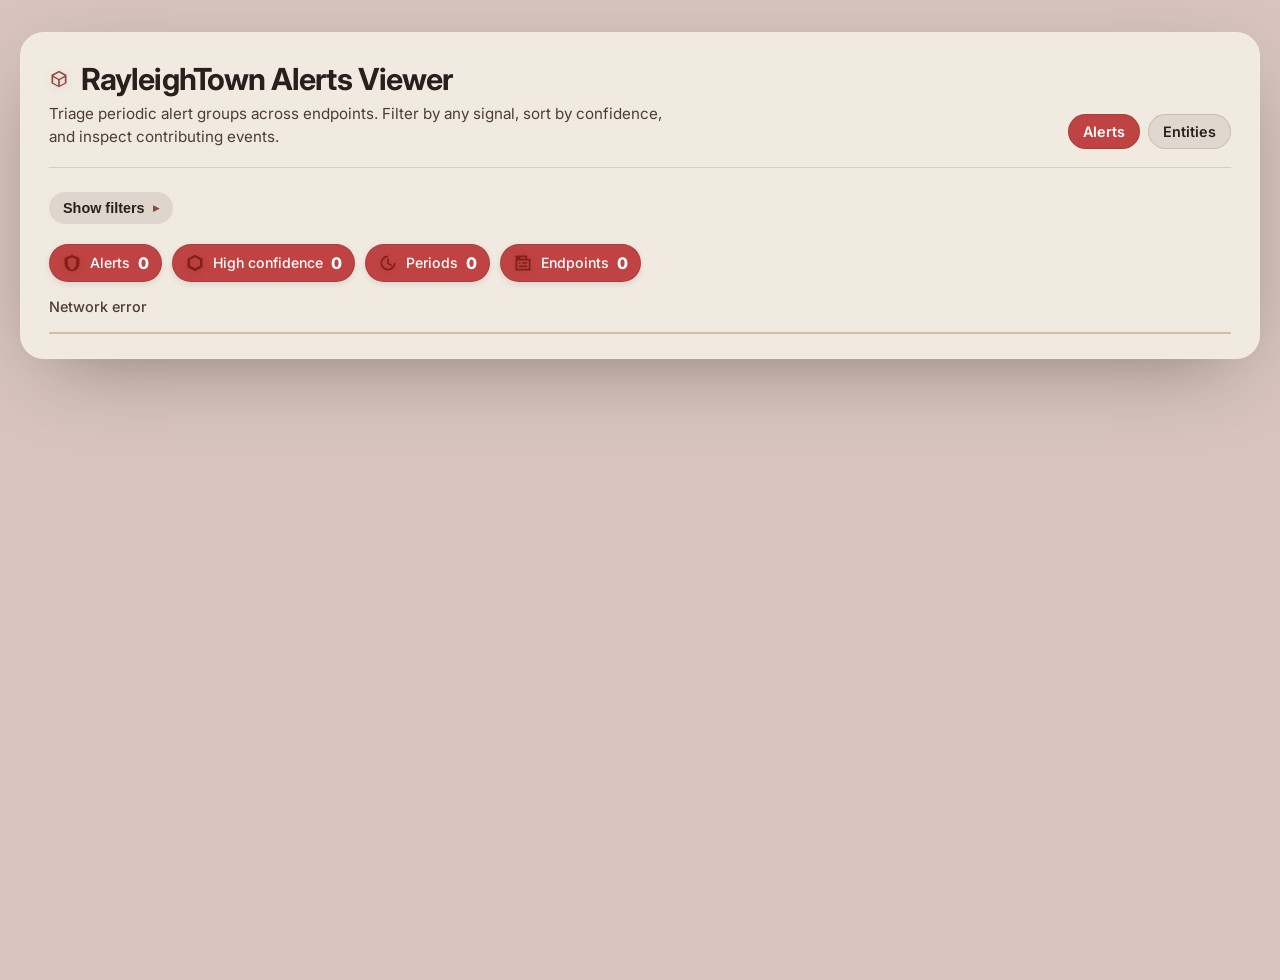
==== backend/static/index.html @ 07ed27ad "Entities Page" ====
<!doctype html>
<html lang="en">
<head>
  <meta charset="UTF-8" />
  <meta name="viewport" content="width=device-width, initial-scale=1.0" />
  <title>RayleighTown Alerts Viewer</title>

  <link href="https://fonts.googleapis.com/css2?family=Inter:wght@400;500;600&display=swap" rel="stylesheet">
  <link rel="stylesheet" href="style.css">
</head>
<body>

  <div class="container">
    <div class="header">
      <div class="title-block">
        <div class="title-line">
          <span class="title-icon" aria-hidden="true">
            <svg viewBox="0 0 24 24"><path d="M12 2 3 7v10l9 5 9-5V7l-9-5zm0 2.3 6.8 3.8L12 12 5.2 8.1 12 4.3zM5 9.9l6 3.3v6.6L5 16.4V9.9zm14 0v6.5l-6 3.4v-6.6l6-3.3z"/></svg>
          </span>
          <h2>RayleighTown Alerts Viewer</h2>
        </div>
        <p class="subtitle">Triage periodic alert groups across endpoints. Filter by any signal, sort by confidence, and inspect contributing events.</p>
      </div>

      <nav class="page-nav" aria-label="Main navigation">
        <a class="nav-link is-active" href="/" aria-current="page">Alerts</a>
        <a class="nav-link" href="/entities">Entities</a>
      </nav>
    </div>

    <div class="filter-shell">
      <button type="button" id="toggleFilters" class="filter-toggle" aria-expanded="false" aria-controls="queryForm">
        <span class="filter-toggle-label">Show filters</span>
        <span class="filter-toggle-chevron" aria-hidden="true">▸</span>
      </button>

      <form id="queryForm" class="filter-panel" hidden>
      <div class="filter-grid">
        <label>
          Time range
          <select id="timePreset">
            <option value="all" selected>All time</option>
            <option value="last_24h">Last 24 hours</option>
            <option value="last_week">Last week</option>
            <option value="custom">Custom range</option>
          </select>
        </label>

        <label class="custom-time-field" id="timeFromWrap" hidden>
          From
          <input id="timeFrom" type="datetime-local" />
        </label>

        <label class="custom-time-field" id="timeToWrap" hidden>
          To
          <input id="timeTo" type="datetime-local" />
        </label>

        <label>
          Endpoint ID
          <input id="endpointID" placeholder="Any" />
        </label>

        <label>
          Event
          <select id="eventName">
            <option value="">Any</option>
          </select>
        </label>

        <label>
          Event ID
          <input id="nativeEventID" type="number" min="0" placeholder="Any" />
        </label>

        <label>
          Min confidence
          <input id="minConfidence" type="number" min="0" max="100" placeholder="Any" />
        </label>
      </div>

      <div class="filter-actions">
        <button type="submit">Apply Filters</button>
        <button type="button" id="resetFilters" class="secondary-button">Reset</button>
      </div>
      </form>
    </div>

    <div class="chip-row" id="summaryRow" hidden>
      <div class="chip"><span class="chip-icon" aria-hidden="true"><svg viewBox="0 0 24 24"><path d="M12 2 3 6v6c0 5 3.4 9.7 9 10 5.6-.3 9-5 9-10V6l-9-4zm0 3.2 5 2.2V12c0 3.8-2.3 7.2-5 7.9-2.7-.7-5-4.1-5-7.9V7.4l5-2.2z"/></svg></span><span>Alerts</span> <strong id="chipAlertCount">0</strong></div>
      <div class="chip"><span class="chip-icon" aria-hidden="true"><svg viewBox="0 0 24 24"><path d="M12 2 3 7v10l9 5 9-5V7l-9-5zm0 3 6 3.3V15l-6 3.3L6 15V8.3L12 5z"/></svg></span><span>High confidence</span> <strong id="chipHighConfidenceCount">0</strong></div>
      <div class="chip"><span class="chip-icon" aria-hidden="true"><svg viewBox="0 0 24 24"><path d="M12 3a9 9 0 1 0 9 9h-2a7 7 0 1 1-7-7V3zm1 4h-2v6l5 3 1-1.7-4-2.3V7z"/></svg></span><span>Periods</span> <strong id="chipPeriodCount">0</strong></div>
      <div class="chip"><span class="chip-icon" aria-hidden="true"><svg viewBox="0 0 24 24"><path d="M7 3h10v4h4v14H3V3h4zm2 2v2h6V5H9zm-4 4v10h14V9H5zm2 2h2v2H7v-2zm4 0h6v2h-6v-2zm-4 4h10v2H7v-2z"/></svg></span><span>Endpoints</span> <strong id="chipEndpointCount">0</strong></div>
    </div>

    <div id="status"></div>

    <div class="table-shell">
      <div class="table-scroll">
        <table id="alertsTable" hidden>
          <colgroup>
            <col class="col-confidence" />
            <col class="col-event" />
            <col class="col-endpoint" />
            <col class="col-period" />
            <col class="col-start" />
            <col class="col-end" />
            <col class="col-alert-id" />
          </colgroup>
          <thead>
            <tr>
              <th class="sortable" data-sort-key="confidence"><button type="button">Confidence <span class="sort-indicator">▼</span></button></th>
              <th class="sortable" data-sort-key="eventName"><button type="button">Event <span class="sort-indicator"></span></button></th>
              <th class="sortable" data-sort-key="endpointID"><button type="button">Endpoint ID <span class="sort-indicator"></span></button></th>
              <th class="sortable" data-sort-key="periodTs"><button type="button">Period <span class="sort-indicator"></span></button></th>
              <th class="sortable" data-sort-key="tsBegin"><button type="button">Start Time <span class="sort-indicator"></span></button></th>
              <th class="sortable" data-sort-key="tsEnd"><button type="button">End Time <span class="sort-indicator"></span></button></th>
              <th class="sortable" data-sort-key="alertID"><button type="button">Alert ID <span class="sort-indicator"></span></button></th>
            </tr>
          </thead>
          <tbody></tbody>
        </table>
      </div>
    </div>
  </div>

  <script src="script.js"></script>
</body>
</html>
---- backend/static/style.css ----
:root {
  /* User Custom Color Palette */
  --bg-color: #d8c4bd;           /* Background */
  --container-bg: #f0eae1;       /* Big table/container */
  --btn-ombre: linear-gradient(135deg, #f07473 0%, #BF4342 100%); /* Clearer ombre into BF4342 */
  --btn-hover: #9e3635;
  --icon-color: #70110abd;         /* Icons */
  --chip-bg: #BF4342;            /* Top Chips Background */
  --table-bg: #E7D7C1;           /* Alerts Table */
  --period-bg: #A78A7F;          /* Periods in table */
  --confidence-bg: #735751;      /* Confidence in table */
  --window-counter: #BF4342;     /* Windows counter in table */

  /* Supporting Colors for Text and Borders */
  --text-main: #2b1f1d;          
  --text-muted: #4f3b37;         
  --text-light: #ffffff;
  --border: rgba(115, 87, 81, 0.2);
  --shadow: 0 24px 80px -28px rgba(0, 0, 0, 0.4);
}

body { 
  font-family: 'Inter', sans-serif; 
  margin: 0; 
  padding: 32px 20px 48px;
  background: var(--bg-color);
  color: var(--text-main);
  display: flex;
  justify-content: center;
  min-height: 100vh;
}

.container {
  background: var(--container-bg);
  width: 100%;
  max-width: 1280px;
  padding: 28px 28px 24px;
  border-radius: 24px;
  box-shadow: var(--shadow);
  height: fit-content;
  border: 1px solid rgba(255, 255, 255, 0.15);
}

.header {
  display: flex;
  flex-wrap: wrap;
  align-items: end;
  justify-content: space-between;
  gap: 16px;
  margin-bottom: 24px;
  padding-bottom: 18px;
  border-bottom: 1px solid var(--border);
}

.page-nav {
  display: inline-flex;
  align-items: center;
  gap: 8px;
  flex-wrap: wrap;
}

.nav-link {
  display: inline-flex;
  align-items: center;
  padding: 8px 14px;
  border-radius: 999px;
  text-decoration: none;
  font-size: 0.9rem;
  font-weight: 600;
  color: var(--text-main);
  background: rgba(115, 87, 81, 0.12);
  border: 1px solid var(--border);
}

.nav-link:hover {
  background: rgba(115, 87, 81, 0.2);
}

.nav-link.is-active {
  background: var(--chip-bg);
  color: var(--text-light);
  border-color: rgba(0, 0, 0, 0.1);
}

.title-line {
  display: flex;
  align-items: center;
  gap: 12px;
  flex-wrap: wrap;
}

.title-icon,
.chip-icon,
.window-icon,
.button-icon {
  display: inline-flex;
  align-items: center;
  justify-content: center;
  width: 20px;
  height: 20px;
  flex: 0 0 auto;
  color: var(--icon-color);
}

.title-icon svg,
.chip-icon svg,
.window-icon svg,
.button-icon svg {
  width: 100%;
  height: 100%;
  fill: currentColor;
}

.title-block {
  display: grid;
  gap: 6px;
}

h2 {
  margin: 0;
  color: var(--text-main);
  font-weight: 700;
  font-size: 1.9rem;
  letter-spacing: -0.03em;
}

.subtitle {
  margin: 0;
  color: var(--text-muted);
  font-size: 0.95rem;
  line-height: 1.5;
  max-width: 64ch;
}

form { 
  display: flex;
  align-items: center;
  gap: 12px;
  margin: 0;
  flex-wrap: wrap;
}

label {
  font-size: 0.9rem;
  font-weight: 600;
  color: var(--text-main);
  display: flex;
  align-items: center;
  gap: 10px;
}

input {
  padding: 10px 14px;
  border: 1px solid var(--border);
  border-radius: 8px;
  font-size: 0.95rem;
  font-family: inherit;
  color: var(--text-main);
  background: rgba(255, 255, 255, 0.6);
  outline: none;
  transition: all 0.2s ease;
}

input:focus {
  border-color: var(--icon-color);
  box-shadow: 0 0 0 3px rgba(140, 28, 19, 0.12);
  background: #ffffff;
}

button {
  background: var(--btn-ombre);
  color: var(--text-light);
  border: none;
  padding: 10px 20px;
  border-radius: 8px;
  font-size: 0.95rem;
  font-weight: 600;
  cursor: pointer;
  transition: all 0.2s ease;
  box-shadow: 0 6px 12px -4px rgba(0, 0, 0, 0.2);
}

button:hover {
  background: var(--btn-hover);
  transform: translateY(-1px);
  box-shadow: 0 8px 16px -4px rgba(0, 0, 0, 0.25);
}

button:active {
  transform: translateY(0);
}

.chip-row {
  display: flex;
  flex-wrap: wrap;
  gap: 10px;
  margin: 0 0 16px;
}

.chip {
  display: inline-flex;
  align-items: center;
  gap: 8px;
  padding: 8px 12px;
  border-radius: 999px;
  background: var(--chip-bg);
  border: 1px solid rgba(0, 0, 0, 0.1);
  color: var(--text-light);
  font-size: 0.88rem;
  font-weight: 500;
  box-shadow: 0 2px 6px rgba(0,0,0,0.1);
}

.chip strong {
  color: var(--text-light);
  font-weight: 800;
  font-size: 1rem;
}

#status {
  font-size: 0.9rem;
  color: var(--text-muted);
  font-weight: 500;
  margin-bottom: 14px;
  min-height: 20px;
}

.table-shell {
  border: 1px solid var(--border);
  border-radius: 18px;
  overflow: hidden;
  background: var(--table-bg);
  box-shadow: 0 8px 24px rgba(0,0,0,0.1);
}

.table-scroll {
  overflow-x: auto;
  -webkit-overflow-scrolling: touch;
}

table { 
  border-collapse: collapse; 
  width: 100%;
  min-width: 1080px; 
  font-size: 0.95rem;
  table-layout: fixed;
}

col.col-confidence { width: 132px; }
col.col-event { width: 220px; }
col.col-endpoint { width: 108px; }
col.col-period { width: 156px; }
col.col-start { width: 210px; }
col.col-end { width: 210px; }
col.col-windows { width: 120px; }
col.col-alert-id { width: 86px; }

th, td { 
  padding: 14px 16px; 
  text-align: left; 
  border-bottom: 1px solid rgba(115, 87, 81, 0.1); 
  vertical-align: top;
}

th { 
  background: rgba(255, 255, 255, 0.25); 
  color: var(--text-main);
  font-weight: 700;
  font-size: 0.85rem;
  text-transform: uppercase;
  letter-spacing: 0.05em;
  position: sticky;
  top: 0;
  z-index: 2;
}

th.sortable {
  padding: 0;
}

th.sortable button {
  width: 100%;
  padding: 14px 16px;
  border: 0;
  background: transparent;
  color: inherit;
  font: inherit;
  font-weight: 700;
  text-transform: inherit;
  letter-spacing: inherit;
  cursor: pointer;
  box-shadow: none;
  display: flex;
  align-items: center;
  justify-content: space-between;
  gap: 8px;
}

th.sortable button:hover {
  background: rgba(115, 87, 81, 0.08);
  transform: none;
  box-shadow: none;
}

.sort-indicator {
  font-size: 0.75rem;
  color: var(--icon-color);
  min-width: 1em;
  text-align: right;
}

th:first-child { border-top-left-radius: 8px; }
th:last-child { border-top-right-radius: 8px; }

tbody tr {
  transition: background-color 0.15s ease;
}

tbody tr.alert-row {
  cursor: pointer;
}

tbody tr.alert-row:hover,
tbody tr.alert-row.is-expanded {
  background-color: rgba(115, 87, 81, 0.08);
}

tbody td {
  overflow: hidden;
  text-overflow: ellipsis;
  white-space: nowrap;
}

tbody td:last-child {
  white-space: normal;
  overflow: visible;
}

tbody td:nth-child(1),
tbody td:nth-child(3),
tbody td:nth-child(7) {
  text-align: center;
}

tbody td:nth-child(4),
tbody td:nth-child(5),
tbody td:nth-child(6) {
  font-variant-numeric: tabular-nums;
}

tbody td:nth-child(1),
tbody td:nth-child(2),
tbody td:nth-child(4) {
  overflow: visible;
  text-overflow: clip;
  white-space: normal;
}

.confidence-badge,
.period-badge,
.window-pill {
  display: inline-flex;
  align-items: center;
  gap: 6px;
  padding: 6px 10px;
  border-radius: 999px;
  font-size: 0.82rem;
  font-weight: 600;
  white-space: nowrap;
}

.confidence-badge {
  background: var(--confidence-bg);
  color: var(--text-light);
}

.confidence-badge .window-icon { color: var(--text-light); }

.period-badge {
  background: var(--period-bg);
  color: var(--text-light);
}

.period-badge .window-icon { color: var(--text-light); }

.window-pill {
  background: var(--window-counter);
  color: var(--text-light);
  border: 1px solid rgba(0,0,0,0.1);
}

.window-list {
  display: grid;
  gap: 10px;
  margin-top: 10px;
}

.window-card {
  border: 1px solid var(--border);
  border-radius: 14px;
  background: rgba(255, 255, 255, 0.4);
  padding: 10px 12px;
  display: grid;
  gap: 6px;
  box-shadow: 0 4px 8px -4px rgba(0, 0, 0, 0.05);
}

.window-card-header {
  display: flex;
  align-items: center;
  justify-content: space-between;
  gap: 10px;
  flex-wrap: wrap;
}

.window-card-title {
  font-weight: 700;
  color: var(--text-main);
}

.window-card-meta {
  color: var(--text-muted);
  font-size: 0.84rem;
  font-weight: 600;
  font-variant-numeric: tabular-nums;
}

.window-card-body {
  display: flex;
  flex-wrap: wrap;
  gap: 8px;
  align-items: center;
}

.window-card .time-range {
  font-family: inherit;
  font-size: 0.88rem;
  color: var(--text-main);
  padding: 6px 10px;
  border-radius: 10px;
  background: rgba(115, 87, 81, 0.1);
  border: 1px solid rgba(115, 87, 81, 0.15);
  word-break: break-word;
}

details {
  display: block;
}

summary {
  cursor: pointer;
  color: var(--icon-color);
  font-weight: 600;
  list-style: none;
  display: inline-flex;
  align-items: center;
  gap: 8px;
}

summary::-webkit-details-marker {
  display: none;
}

details ul {
  color: var(--text-muted);
  font-size: 0.88rem;
  line-height: 1.45;
}

.summary-row {
  display: flex;
  align-items: center;
  gap: 8px;
  flex-wrap: wrap;
}

.summary-chevron {
  font-size: 0.75rem;
  color: var(--icon-color);
  transition: transform 0.18s ease;
}

details[open] .summary-chevron {
  transform: rotate(90deg);
}

.summary-hint {
  font-size: 0.82rem;
  color: var(--text-muted);
  font-weight: 600;
}

.title-icon svg,
.chip-icon svg,
.window-icon svg,
.button-icon svg {
  filter: drop-shadow(0 2px 4px rgba(0, 0, 0, 0.15));
}

.filter-shell {
  margin-bottom: 20px;
}

.filter-toggle {
  display: inline-flex;
  align-items: center;
  gap: 8px;
  padding: 8px 14px;
  border-radius: 999px;
  background: rgba(115, 87, 81, 0.14);
  color: var(--text-main);
  box-shadow: none;
  font-size: 0.9rem;
}

.filter-toggle:hover {
  background: rgba(115, 87, 81, 0.22);
  transform: none;
  box-shadow: none;
}

.filter-toggle-chevron {
  color: var(--icon-color);
  font-size: 0.75rem;
}

.filter-panel {
  display: grid;
  gap: 16px;
  margin-top: 12px;
  padding: 18px;
  border: 1px solid var(--border);
  border-radius: 16px;
  background: rgba(255, 255, 255, 0.22);
}

.filter-panel[hidden],
.filter-panel.is-collapsed {
  display: none !important;
}

.filter-grid {
  display: grid;
  grid-template-columns: repeat(auto-fit, minmax(180px, 1fr));
  gap: 12px 16px;
}

.filter-grid label {
  flex-direction: column;
  align-items: stretch;
  gap: 6px;
}

.filter-actions {
  display: flex;
  flex-wrap: wrap;
  gap: 10px;
}

select {
  padding: 10px 14px;
  border: 1px solid var(--border);
  border-radius: 8px;
  font-size: 0.95rem;
  font-family: inherit;
  color: var(--text-main);
  background: rgba(255, 255, 255, 0.6);
  outline: none;
}

select:focus {
  border-color: var(--icon-color);
  box-shadow: 0 0 0 3px rgba(140, 28, 19, 0.12);
  background: #ffffff;
}

.secondary-button {
  background: rgba(115, 87, 81, 0.18);
  color: var(--text-main);
  box-shadow: none;
}

.secondary-button:hover {
  background: rgba(115, 87, 81, 0.28);
}

.expand-button {
  width: 28px;
  height: 28px;
  padding: 0;
  border-radius: 8px;
  background: rgba(115, 87, 81, 0.14);
  color: var(--icon-color);
  box-shadow: none;
  font-size: 0.85rem;
  line-height: 1;
}

.expand-button:hover {
  background: rgba(115, 87, 81, 0.24);
  transform: none;
  box-shadow: none;
}

.confidence-value {
  font-variant-numeric: tabular-nums;
}

.timestamp-cell {
  cursor: help;
  border-bottom: 1px dotted rgba(115, 87, 81, 0.35);
}

.time-separator {
  color: var(--text-muted);
  font-weight: 600;
}

.event-cell {
  display: grid;
  gap: 4px;
  text-align: left;
}

.event-name {
  font-weight: 700;
  color: var(--text-main);
}

.event-id-label,
.event-source,
.detail-meta {
  font-size: 0.8rem;
  color: var(--text-muted);
  font-weight: 600;
}

.event-source {
  display: inline-block;
  margin-top: 2px;
}

.alert-detail-panel {
  display: grid;
  gap: 16px;
  padding: 14px 4px 6px;
}

.detail-section h3 {
  margin: 0 0 8px;
  font-size: 0.82rem;
  text-transform: uppercase;
  letter-spacing: 0.05em;
  color: var(--text-muted);
}

.detail-line {
  margin: 0 0 10px;
  font-weight: 600;
}

.detail-grid {
  display: grid;
  grid-template-columns: repeat(auto-fit, minmax(180px, 1fr));
  gap: 10px 16px;
  margin: 0;
}

.detail-item {
  margin: 0;
  padding: 10px 12px;
  border-radius: 12px;
  background: rgba(255, 255, 255, 0.35);
  border: 1px solid var(--border);
}

.detail-item dt {
  margin: 0 0 4px;
  font-size: 0.78rem;
  text-transform: uppercase;
  letter-spacing: 0.04em;
  color: var(--text-muted);
}

.detail-item dd {
  margin: 0;
  font-weight: 600;
  word-break: break-word;
}

.detail-emphasis dd {
  color: var(--text-main);
}

.detail-empty,
.detail-loading,
.detail-error {
  margin: 0;
  color: var(--text-muted);
  font-weight: 600;
}

.detail-row td {
  background: rgba(255, 255, 255, 0.18);
  border-bottom: 1px solid var(--border);
  white-space: normal;
}

col.col-entity-id { width: 140px; }
col.col-entity-name { width: 260px; }
col.col-entity-ip { width: 180px; }
col.col-entity-alerts { width: 180px; }

#entitiesTable {
  min-width: 760px;
}

#entitiesTable th,
#entitiesTable tbody td {
  text-align: left;
}

.entity-link {
  color: var(--icon-color);
  font-weight: 700;
  text-decoration: none;
}

.entity-link:hover {
  text-decoration: underline;
}

.entity-alert-count {
  display: inline-flex;
  align-items: center;
  justify-content: center;
  min-width: 2rem;
  padding: 6px 10px;
  border-radius: 999px;
  font-weight: 700;
  background: rgba(115, 87, 81, 0.12);
  color: var(--text-muted);
}

.entity-alert-count.has-alerts {
  background: var(--chip-bg);
  color: var(--text-light);
}

@media (max-width: 900px) {
  body {
    padding: 16px;
  }

  .container {
    padding: 20px 16px 16px;
    border-radius: 18px;
  }

  h2 {
    font-size: 1.5rem;
  }

  .subtitle {
    font-size: 0.9rem;
  }

  .filter-grid {
    grid-template-columns: 1fr;
  }

  input,
  select {
    min-width: min(100%, 240px);
  }

  .filter-actions button {
    width: 100%;
  }

  .chip-row {
    gap: 8px;
  }

  .window-card-header {
    align-items: start;
  }
}
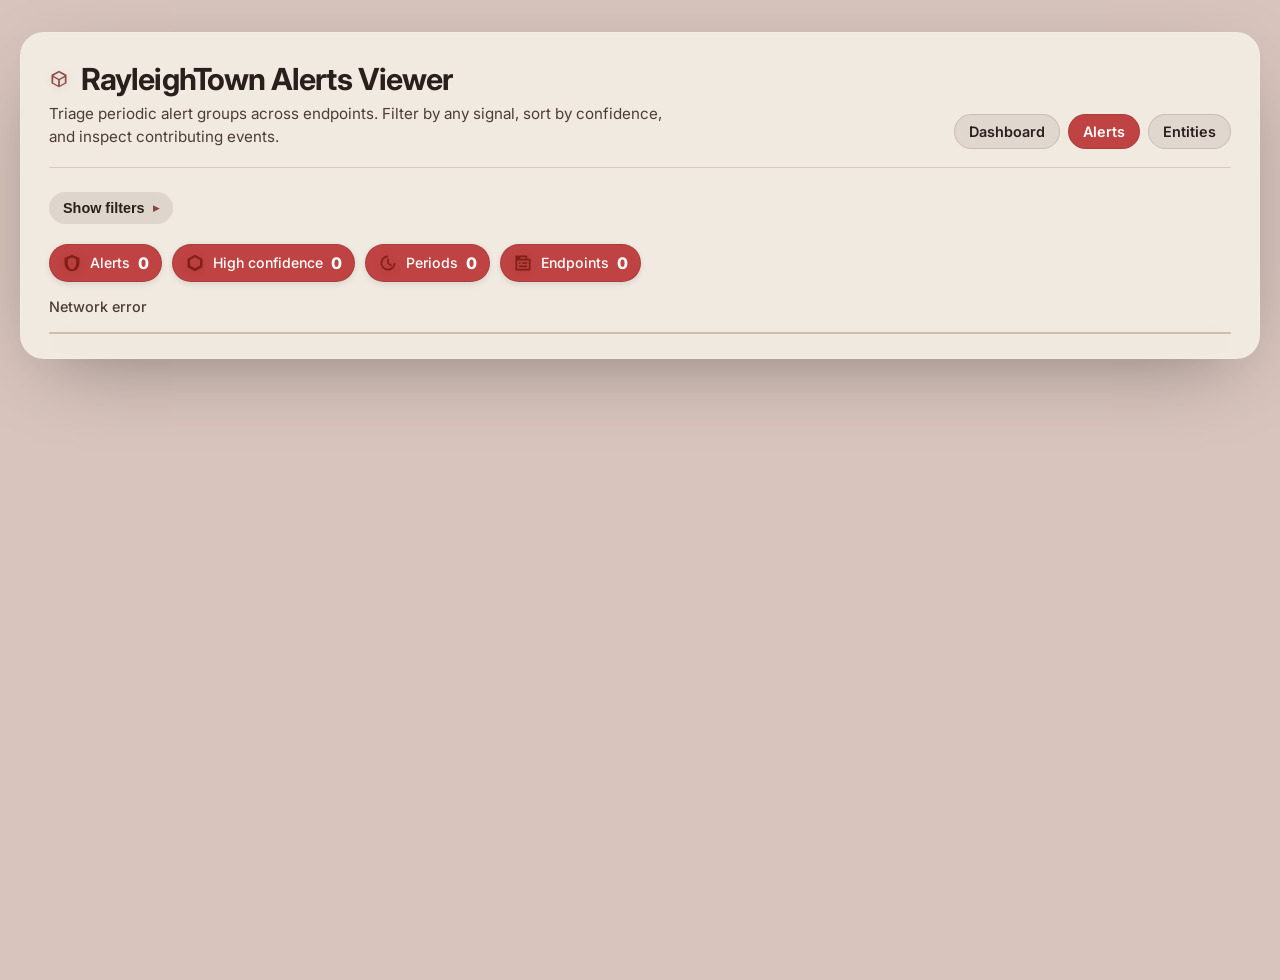
==== commit 18ef87dc: "Main Dashboard" ====
--- a/backend/static/index.html
+++ b/backend/static/index.html
@@ -23,7 +23,8 @@
       </div>
 
       <nav class="page-nav" aria-label="Main navigation">
-        <a class="nav-link is-active" href="/" aria-current="page">Alerts</a>
+        <a class="nav-link" href="/">Dashboard</a>
+        <a class="nav-link is-active" href="/alerts" aria-current="page">Alerts</a>
         <a class="nav-link" href="/entities">Entities</a>
       </nav>
     </div>
--- a/backend/static/style.css
+++ b/backend/static/style.css
@@ -747,6 +747,329 @@
   color: var(--text-light);
 }
 
+.dashboard-container {
+  max-width: 1360px;
+}
+
+.dashboard-status {
+  margin-bottom: 16px;
+}
+
+.dashboard-status:empty {
+  display: none;
+}
+
+.widget-grid {
+  display: grid;
+  gap: 16px;
+  margin-bottom: 16px;
+}
+
+.stat-grid {
+  grid-template-columns: repeat(auto-fit, minmax(180px, 1fr));
+}
+
+.split-grid {
+  grid-template-columns: repeat(auto-fit, minmax(320px, 1fr));
+}
+
+.dashboard-main-grid {
+  display: grid;
+  grid-template-columns: repeat(2, minmax(0, 1fr));
+  gap: 16px;
+  align-items: stretch;
+  margin-bottom: 16px;
+}
+
+.dashboard-main-grid > .chart-widget-compact,
+.dashboard-main-grid > .dashboard-side-stack {
+  min-width: 0;
+  min-height: 0;
+}
+
+.dashboard-side-stack {
+  display: grid;
+  gap: 16px;
+  align-content: start;
+  align-self: start;
+}
+
+.widget {
+  box-sizing: border-box;
+  border: 1px solid var(--border);
+  border-radius: 18px;
+  background: rgba(255, 255, 255, 0.22);
+  padding: 18px;
+  box-shadow: 0 8px 24px rgba(0, 0, 0, 0.06);
+}
+
+.stat-widget h3,
+.widget-header h3 {
+  margin: 0;
+  font-size: 0.82rem;
+  text-transform: uppercase;
+  letter-spacing: 0.05em;
+  color: var(--text-muted);
+}
+
+.stat-value {
+  margin: 10px 0 6px;
+  font-size: 2.2rem;
+  font-weight: 800;
+  line-height: 1;
+  color: var(--text-main);
+  font-variant-numeric: tabular-nums;
+}
+
+.stat-caption,
+.widget-subtitle {
+  margin: 0;
+  color: var(--text-muted);
+  font-size: 0.88rem;
+  line-height: 1.45;
+}
+
+.widget-header {
+  display: grid;
+  gap: 4px;
+  margin-bottom: 14px;
+}
+
+.chart-widget-compact {
+  margin-bottom: 0;
+  display: flex;
+  flex-direction: column;
+  min-height: 0;
+  overflow: hidden;
+}
+
+.chart-widget-compact .widget-header {
+  margin-bottom: 14px;
+  flex: 0 0 auto;
+}
+
+.chart-shell {
+  border: 1px solid var(--border);
+  border-radius: 14px;
+  background: var(--table-bg);
+  padding: 12px;
+  overflow-x: auto;
+}
+
+.chart-widget-compact .chart-shell {
+  flex: 1 1 auto;
+  min-height: 0;
+  padding: 8px;
+  overflow: hidden;
+  display: flex;
+  align-items: stretch;
+}
+
+.volume-chart {
+  width: 100%;
+  min-width: 640px;
+  height: auto;
+  display: block;
+}
+
+.volume-chart-compact {
+  width: 100%;
+  height: 100%;
+  min-width: 0;
+  min-height: 0;
+  display: block;
+}
+
+.chart-grid-line {
+  stroke: rgba(115, 87, 81, 0.14);
+  stroke-width: 1;
+}
+
+.chart-axis-line {
+  stroke: rgba(115, 87, 81, 0.35);
+  stroke-width: 1.5;
+}
+
+.chart-axis-label,
+.chart-bar-label,
+.chart-empty {
+  fill: var(--text-muted);
+  font-size: 12px;
+  font-family: Inter, sans-serif;
+}
+
+.chart-bar-label {
+  fill: var(--text-main);
+  font-weight: 700;
+}
+
+.chart-bar {
+  fill: var(--chip-bg);
+}
+
+.chart-bar:hover {
+  fill: var(--btn-hover);
+}
+
+.chart-axis-label-compact,
+.chart-bar-label-compact,
+.chart-empty {
+  font-size: 10px;
+}
+
+.ranked-list {
+  list-style: none;
+  margin: 0;
+  padding: 0;
+  display: grid;
+  gap: 10px;
+}
+
+.ranked-item,
+.ranked-empty {
+  display: flex;
+  align-items: center;
+  justify-content: space-between;
+  gap: 12px;
+  padding: 12px 14px;
+  border-radius: 14px;
+  background: rgba(255, 255, 255, 0.35);
+  border: 1px solid var(--border);
+}
+
+.ranked-empty {
+  color: var(--text-muted);
+  font-weight: 600;
+}
+
+.ranked-main {
+  display: grid;
+  gap: 4px;
+  min-width: 0;
+}
+
+.ranked-link {
+  color: var(--icon-color);
+  font-weight: 700;
+  text-decoration: none;
+}
+
+.ranked-link:hover {
+  text-decoration: underline;
+}
+
+.ranked-meta {
+  color: var(--text-muted);
+  font-size: 0.84rem;
+  font-weight: 600;
+}
+
+.ranked-count {
+  display: inline-flex;
+  align-items: center;
+  justify-content: center;
+  min-width: 2rem;
+  padding: 6px 10px;
+  border-radius: 999px;
+  font-weight: 700;
+  background: var(--chip-bg);
+  color: var(--text-light);
+  font-variant-numeric: tabular-nums;
+}
+
+.recent-alerts-widget {
+  margin-bottom: 16px;
+}
+
+.widget-header-inline {
+  display: flex;
+  align-items: start;
+  justify-content: space-between;
+  gap: 12px;
+  margin-bottom: 14px;
+}
+
+.recent-alerts-view-all {
+  color: var(--icon-color);
+  font-size: 0.88rem;
+  font-weight: 700;
+  text-decoration: none;
+  white-space: nowrap;
+  padding-top: 2px;
+}
+
+.recent-alerts-view-all:hover {
+  text-decoration: underline;
+}
+
+.recent-alerts-list {
+  list-style: none;
+  margin: 0;
+  padding: 0;
+  display: grid;
+  gap: 10px;
+}
+
+.recent-alert-card {
+  display: flex;
+  align-items: center;
+  justify-content: space-between;
+  gap: 14px;
+  padding: 14px 16px;
+  border-radius: 14px;
+  background: rgba(255, 255, 255, 0.35);
+  border: 1px solid var(--border);
+  text-decoration: none;
+  color: inherit;
+  transition: background-color 0.15s ease, transform 0.15s ease;
+}
+
+.recent-alert-card:hover {
+  background: rgba(255, 255, 255, 0.52);
+  transform: translateY(-1px);
+}
+
+.recent-alert-main {
+  display: grid;
+  gap: 4px;
+  min-width: 0;
+}
+
+.recent-alert-event {
+  font-weight: 700;
+  color: var(--text-main);
+}
+
+.recent-alert-meta,
+.recent-alert-time {
+  font-size: 0.84rem;
+  font-weight: 600;
+  color: var(--text-muted);
+}
+
+.recent-alert-confidence {
+  display: inline-flex;
+  align-items: center;
+  justify-content: center;
+  min-width: 3.2rem;
+  padding: 8px 12px;
+  border-radius: 999px;
+  font-weight: 800;
+  font-variant-numeric: tabular-nums;
+  background: var(--confidence-bg);
+  color: var(--text-light);
+  flex: 0 0 auto;
+}
+
+.recent-alert-empty {
+  padding: 14px 16px;
+  border-radius: 14px;
+  background: rgba(255, 255, 255, 0.35);
+  border: 1px solid var(--border);
+  color: var(--text-muted);
+  font-weight: 600;
+}
+
 @media (max-width: 900px) {
   body {
     padding: 16px;
@@ -785,4 +1108,8 @@
   .window-card-header {
     align-items: start;
   }
+
+  .dashboard-main-grid {
+    grid-template-columns: 1fr;
+  }
 }
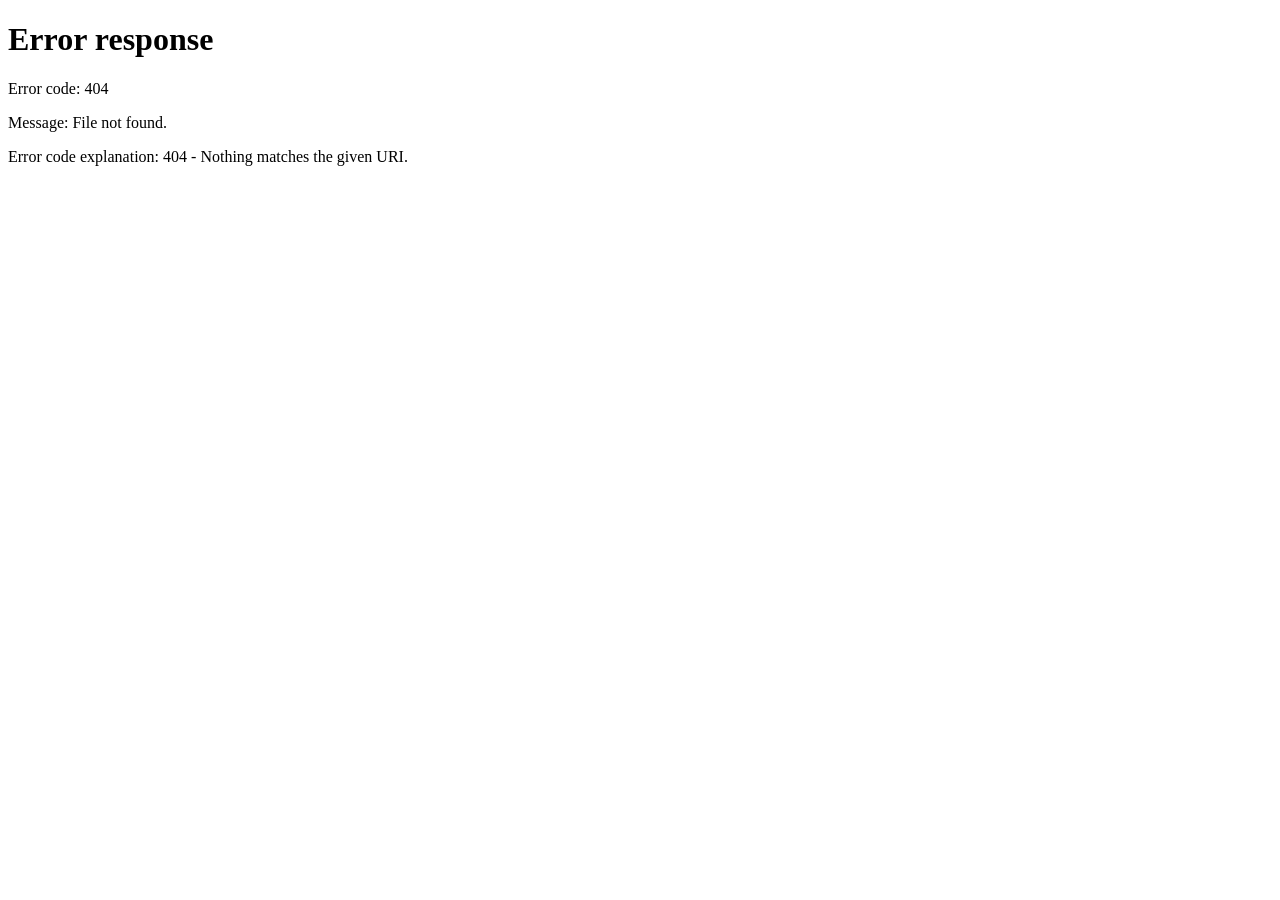
==== commit 50f61d4c: "Login System" ====
--- a/backend/static/index.html
+++ b/backend/static/index.html
@@ -22,41 +22,51 @@
         <p class="subtitle">Triage periodic alert groups across endpoints. Filter by any signal, sort by confidence, and inspect contributing events.</p>
       </div>
 
-      <nav class="page-nav" aria-label="Main navigation">
-        <a class="nav-link" href="/">Dashboard</a>
-        <a class="nav-link is-active" href="/alerts" aria-current="page">Alerts</a>
-        <a class="nav-link" href="/entities">Entities</a>
-      </nav>
+      <div class="header-tools">
+        <div class="time-range" id="timeRange">
+          <button type="button" class="time-range-toggle" id="timeRangeToggle" aria-haspopup="true" aria-expanded="false">
+            <svg class="time-range-icon" viewBox="0 0 24 24" aria-hidden="true"><path d="M12 3a9 9 0 1 0 9 9h-2a7 7 0 1 1-7-7V3zm1 4h-2v6l5 3 1-1.7-4-2.3V7z"/></svg>
+            <span class="time-range-current" id="timeRangeLabel">All time</span>
+            <svg class="time-range-caret" viewBox="0 0 24 24" aria-hidden="true"><path d="M7 10l5 5 5-5z"/></svg>
+          </button>
+          <div class="time-range-popover" id="timeRangePopover" role="menu" hidden>
+            <button type="button" class="time-range-preset" data-preset="last_24h" role="menuitem">Last 24 hours</button>
+            <button type="button" class="time-range-preset" data-preset="last_week" role="menuitem">Last week</button>
+            <button type="button" class="time-range-preset is-active" data-preset="all" role="menuitem">All time</button>
+            <button type="button" class="time-range-preset" data-preset="custom" role="menuitem">Custom range</button>
+            <div class="time-range-custom" id="timeRangeCustom" hidden>
+              <label>From<input id="timeFrom" type="datetime-local" lang="en-US" /></label>
+              <label>To<input id="timeTo" type="datetime-local" lang="en-US" /></label>
+              <button type="button" id="applyTimeRange" class="secondary-button">Apply</button>
+            </div>
+          </div>
+        </div>
+        <nav class="page-nav" aria-label="Main navigation">
+          <a class="nav-link" href="/">Dashboard</a>
+          <a class="nav-link is-active" href="/alerts" aria-current="page">Alerts</a>
+          <a class="nav-link" href="/entities">Entities</a>
+        </nav>
+      </div>
     </div>
 
-    <div class="filter-shell">
+    <div class="alerts-controls">
+      <div class="chip-row" id="summaryRow" hidden>
+        <div class="chip"><span class="chip-icon" aria-hidden="true"><svg viewBox="0 0 24 24"><path d="M12 2 3 6v6c0 5 3.4 9.7 9 10 5.6-.3 9-5 9-10V6l-9-4zm0 3.2 5 2.2V12c0 3.8-2.3 7.2-5 7.9-2.7-.7-5-4.1-5-7.9V7.4l5-2.2z"/></svg></span><span>Alerts</span> <strong id="chipAlertCount">0</strong></div>
+        <div class="chip"><span class="chip-icon" aria-hidden="true"><svg viewBox="0 0 24 24"><path d="M12 2 3 7v10l9 5 9-5V7l-9-5zm0 3 6 3.3V15l-6 3.3L6 15V8.3L12 5z"/></svg></span><span>High confidence</span> <strong id="chipHighConfidenceCount">0</strong></div>
+        <div class="chip"><span class="chip-icon" aria-hidden="true"><svg viewBox="0 0 24 24"><path d="M12 3a9 9 0 1 0 9 9h-2a7 7 0 1 1-7-7V3zm1 4h-2v6l5 3 1-1.7-4-2.3V7z"/></svg></span><span>Periods</span> <strong id="chipPeriodCount">0</strong></div>
+        <div class="chip"><span class="chip-icon" aria-hidden="true"><svg viewBox="0 0 24 24"><path d="M7 3h10v4h4v14H3V3h4zm2 2v2h6V5H9zm-4 4v10h14V9H5zm2 2h2v2H7v-2zm4 0h6v2h-6v-2zm-4 4h10v2H7v-2z"/></svg></span><span>Endpoints</span> <strong id="chipEndpointCount">0</strong></div>
+      </div>
+
       <button type="button" id="toggleFilters" class="filter-toggle" aria-expanded="false" aria-controls="queryForm">
         <span class="filter-toggle-label">Show filters</span>
         <span class="filter-toggle-chevron" aria-hidden="true">▸</span>
       </button>
+    </div>
 
-      <form id="queryForm" class="filter-panel" hidden>
+    <div class="active-filter-chips" id="activeFilterChips" hidden></div>
+
+    <form id="queryForm" class="filter-panel" hidden>
       <div class="filter-grid">
-        <label>
-          Time range
-          <select id="timePreset">
-            <option value="all" selected>All time</option>
-            <option value="last_24h">Last 24 hours</option>
-            <option value="last_week">Last week</option>
-            <option value="custom">Custom range</option>
-          </select>
-        </label>
-
-        <label class="custom-time-field" id="timeFromWrap" hidden>
-          From
-          <input id="timeFrom" type="datetime-local" />
-        </label>
-
-        <label class="custom-time-field" id="timeToWrap" hidden>
-          To
-          <input id="timeTo" type="datetime-local" />
-        </label>
-
         <label>
           Endpoint ID
           <input id="endpointID" placeholder="Any" />
@@ -80,19 +90,19 @@
         </label>
       </div>
 
+      <div class="filter-rules-shell">
+        <div class="filter-rules-header">
+          <h3>Filter rules</h3>
+          <button type="button" id="addFilterRule" class="secondary-button">Add rule</button>
+        </div>
+        <div id="filterRulesList" class="filter-rules-list"></div>
+      </div>
+
       <div class="filter-actions">
         <button type="submit">Apply Filters</button>
         <button type="button" id="resetFilters" class="secondary-button">Reset</button>
       </div>
-      </form>
-    </div>
-
-    <div class="chip-row" id="summaryRow" hidden>
-      <div class="chip"><span class="chip-icon" aria-hidden="true"><svg viewBox="0 0 24 24"><path d="M12 2 3 6v6c0 5 3.4 9.7 9 10 5.6-.3 9-5 9-10V6l-9-4zm0 3.2 5 2.2V12c0 3.8-2.3 7.2-5 7.9-2.7-.7-5-4.1-5-7.9V7.4l5-2.2z"/></svg></span><span>Alerts</span> <strong id="chipAlertCount">0</strong></div>
-      <div class="chip"><span class="chip-icon" aria-hidden="true"><svg viewBox="0 0 24 24"><path d="M12 2 3 7v10l9 5 9-5V7l-9-5zm0 3 6 3.3V15l-6 3.3L6 15V8.3L12 5z"/></svg></span><span>High confidence</span> <strong id="chipHighConfidenceCount">0</strong></div>
-      <div class="chip"><span class="chip-icon" aria-hidden="true"><svg viewBox="0 0 24 24"><path d="M12 3a9 9 0 1 0 9 9h-2a7 7 0 1 1-7-7V3zm1 4h-2v6l5 3 1-1.7-4-2.3V7z"/></svg></span><span>Periods</span> <strong id="chipPeriodCount">0</strong></div>
-      <div class="chip"><span class="chip-icon" aria-hidden="true"><svg viewBox="0 0 24 24"><path d="M7 3h10v4h4v14H3V3h4zm2 2v2h6V5H9zm-4 4v10h14V9H5zm2 2h2v2H7v-2zm4 0h6v2h-6v-2zm-4 4h10v2H7v-2z"/></svg></span><span>Endpoints</span> <strong id="chipEndpointCount">0</strong></div>
-    </div>
+    </form>
 
     <div id="status"></div>
 
@@ -112,7 +122,7 @@
             <tr>
               <th class="sortable" data-sort-key="confidence"><button type="button">Confidence <span class="sort-indicator">▼</span></button></th>
               <th class="sortable" data-sort-key="eventName"><button type="button">Event <span class="sort-indicator"></span></button></th>
-              <th class="sortable" data-sort-key="endpointID"><button type="button">Endpoint ID <span class="sort-indicator"></span></button></th>
+              <th class="sortable" data-sort-key="endpointID"><button type="button">Endpoint <span class="sort-indicator"></span></button></th>
               <th class="sortable" data-sort-key="periodTs"><button type="button">Period <span class="sort-indicator"></span></button></th>
               <th class="sortable" data-sort-key="tsBegin"><button type="button">Start Time <span class="sort-indicator"></span></button></th>
               <th class="sortable" data-sort-key="tsEnd"><button type="button">End Time <span class="sort-indicator"></span></button></th>
@@ -125,6 +135,10 @@
     </div>
   </div>
 
+  <script src="ui.js"></script>
+  <script src="auth.js"></script>
+  <script src="time_range.js"></script>
+  <script src="relative_time.js"></script>
   <script src="script.js"></script>
 </body>
 </html>
--- a/backend/static/style.css
+++ b/backend/static/style.css
@@ -42,6 +42,7 @@
 }
 
 .header {
+  position: relative;
   display: flex;
   flex-wrap: wrap;
   align-items: end;
@@ -147,6 +148,11 @@
   display: flex;
   align-items: center;
   gap: 10px;
+}
+
+input,
+select {
+  box-sizing: border-box;
 }
 
 input {
@@ -248,10 +254,10 @@
 
 col.col-confidence { width: 132px; }
 col.col-event { width: 220px; }
-col.col-endpoint { width: 108px; }
+col.col-endpoint { width: 150px; }
 col.col-period { width: 156px; }
-col.col-start { width: 210px; }
-col.col-end { width: 210px; }
+col.col-start { width: 196px; }
+col.col-end { width: 196px; }
 col.col-windows { width: 120px; }
 col.col-alert-id { width: 86px; }
 
@@ -272,6 +278,8 @@
   position: sticky;
   top: 0;
   z-index: 2;
+  white-space: nowrap;
+  vertical-align: middle;
 }
 
 th.sortable {
@@ -280,6 +288,7 @@
 
 th.sortable button {
   width: 100%;
+  height: 100%;
   padding: 14px 16px;
   border: 0;
   background: transparent;
@@ -296,6 +305,10 @@
   gap: 8px;
 }
 
+th.sortable button {
+  white-space: nowrap;
+}
+
 th.sortable button:hover {
   background: rgba(115, 87, 81, 0.08);
   transform: none;
@@ -337,7 +350,6 @@
 }
 
 tbody td:nth-child(1),
-tbody td:nth-child(3),
 tbody td:nth-child(7) {
   text-align: center;
 }
@@ -389,58 +401,664 @@
   border: 1px solid rgba(0,0,0,0.1);
 }
 
-.window-list {
+.event-timeline-shell {
+  display: grid;
+  gap: 8px;
+}
+
+.event-timeline-scroll {
+  overflow-x: auto;
+  overflow-y: hidden;
+  max-width: 100%;
+  border-radius: 12px;
+  border: 1px solid rgba(115, 87, 81, 0.12);
+  background: rgba(255, 255, 255, 0.45);
+  scrollbar-width: thin;
+}
+
+.event-timeline-canvas {
+  position: relative;
+  min-height: 88px;
+}
+
+.event-timeline-track-wrap {
+  position: relative;
+  min-height: 72px;
+  padding: 18px 0 24px;
+  border-radius: 12px;
+  background: rgba(255, 255, 255, 0.45);
+  border: 1px solid rgba(115, 87, 81, 0.12);
+}
+
+.event-timeline-track {
+  position: absolute;
+  left: 28px;
+  top: 34px;
+  height: 2px;
+  border-radius: 999px;
+  background: rgba(115, 87, 81, 0.35);
+}
+
+.event-timeline-expected {
+  position: absolute;
+  top: 18px;
+  bottom: 28px;
+  width: 0;
+  border-left: 1.5px dashed rgba(115, 87, 81, 0.28);
+  transform: translateX(-50%);
+  pointer-events: none;
+}
+
+.event-timeline-marker {
+  position: absolute;
+  width: 56px;
+  margin-left: -28px;
+  transform: none;
+  display: grid;
+  justify-items: center;
+  gap: 4px;
+  padding: 0;
+  border: 0;
+  background: transparent;
+  cursor: pointer;
+  z-index: 1;
+  box-shadow: none;
+}
+
+.event-timeline-marker:hover,
+.event-timeline-marker:focus-visible,
+.event-timeline-marker:active {
+  transform: none;
+  background: transparent;
+  box-shadow: none;
+}
+
+.event-timeline-marker-dot {
+  width: 14px;
+  height: 14px;
+  border-radius: 999px;
+  border: 1.5px solid rgba(43, 31, 29, 0.28);
+  box-shadow: 0 2px 6px rgba(0, 0, 0, 0.12);
+}
+
+.event-timeline-marker.confidence-high .event-timeline-marker-dot {
+  background: var(--chip-bg);
+}
+
+.event-timeline-marker.confidence-medium .event-timeline-marker-dot {
+  background: var(--period-bg);
+}
+
+.event-timeline-marker.confidence-low .event-timeline-marker-dot {
+  background: #c9a99f;
+}
+
+.event-timeline-marker-time {
+  font-size: 0.68rem;
+  font-weight: 700;
+  color: var(--text-muted);
+  line-height: 1;
+  font-variant-numeric: tabular-nums;
+  white-space: nowrap;
+}
+
+.event-timeline-marker.is-selected .event-timeline-marker-dot {
+  outline: 2px solid var(--icon-color);
+  outline-offset: 2px;
+}
+
+.overview-timeline-shell {
   display: grid;
   gap: 10px;
-  margin-top: 10px;
-}
-
-.window-card {
+}
+
+.overview-timeline-scroll {
+  overflow-x: auto;
+  overflow-y: hidden;
+  max-width: 100%;
+  border-radius: 12px;
+  border: 1px solid rgba(115, 87, 81, 0.12);
+  background: rgba(255, 255, 255, 0.45);
+  scrollbar-width: thin;
+}
+
+.overview-timeline-canvas {
+  position: relative;
+  min-height: 92px;
+  padding: 34px 0 28px;
+}
+
+.overview-timeline-track {
+  position: absolute;
+  left: 0;
+  top: 42px;
+  height: 3px;
+  border-radius: 999px;
+  background: rgba(115, 87, 81, 0.22);
+}
+
+.overview-activity-focus {
+  position: absolute;
+  top: 24px;
+  height: 38px;
+  border-radius: 10px;
+  background: rgba(140, 28, 19, 0.08);
+  border: 1px dashed rgba(140, 28, 19, 0.28);
+  pointer-events: none;
+}
+
+.overview-timeline-tick {
+  position: absolute;
+  top: 28px;
+  bottom: 28px;
+  width: 0;
+  border-left: 1px solid rgba(115, 87, 81, 0.18);
+  transform: translateX(-50%);
+  pointer-events: none;
+}
+
+.overview-timeline-tick-label {
+  position: absolute;
+  top: 8px;
+  transform: translateX(-50%);
+  font-size: 0.68rem;
+  font-weight: 600;
+  color: var(--text-muted);
+  white-space: nowrap;
+}
+
+.overview-window-region {
+  position: absolute;
+  top: 30px;
+  min-width: 56px;
+  height: 28px;
+  padding: 0 8px;
+  border: 1px solid rgba(140, 28, 19, 0.45);
+  border-radius: 8px;
+  background: rgba(140, 28, 19, 0.22);
+  color: var(--text-main);
+  cursor: pointer;
+  transition: background 0.15s ease, border-color 0.15s ease, box-shadow 0.15s ease;
+  transform: none;
+  box-shadow: none;
+}
+
+.overview-window-region:hover,
+.overview-window-region:focus-visible {
+  background: rgba(140, 28, 19, 0.32);
+  border-color: rgba(140, 28, 19, 0.65);
+  transform: none;
+  box-shadow: 0 0 0 2px rgba(140, 28, 19, 0.12);
+}
+
+.overview-window-region.is-selected {
+  background: rgba(140, 28, 19, 0.42);
+  border-color: rgba(140, 28, 19, 0.78);
+  box-shadow: 0 0 0 2px rgba(140, 28, 19, 0.18);
+}
+
+.overview-window-region-label {
+  display: block;
+  font-size: 0.72rem;
+  font-weight: 700;
+  line-height: 26px;
+  text-align: center;
+}
+
+.alert-head {
+  display: flex;
+  align-items: center;
+  gap: 16px;
+  text-align: left;
+}
+
+.alert-collapse {
+  margin-left: auto;
+  align-self: flex-start;
+  display: inline-flex;
+  align-items: center;
+  gap: 6px;
+  padding: 7px 12px;
+  border-radius: 999px;
   border: 1px solid var(--border);
+  background: #ffffff;
+  color: var(--text-muted);
+  font-size: 0.82rem;
+  font-weight: 600;
+  cursor: pointer;
+  transition: background 0.15s ease, border-color 0.15s ease, color 0.15s ease;
+}
+
+.alert-collapse:hover {
+  border-color: rgba(140, 28, 19, 0.4);
+  color: var(--text-main);
+}
+
+.alert-collapse svg {
+  width: 16px;
+  height: 16px;
+  fill: currentColor;
+}
+
+.alert-head-confidence .confidence-badge {
+  display: inline-flex;
+  font-size: 1.05rem;
+  padding: 8px 14px;
+}
+
+.alert-head-signal {
+  min-width: 0;
+}
+
+.alert-head-title {
+  margin: 0;
+  font-size: 1.15rem;
+  font-weight: 800;
+  color: var(--text-main);
+  line-height: 1.25;
+  word-break: break-word;
+}
+
+.alert-head-subtitle {
+  margin: 4px 0 0;
+  font-size: 0.88rem;
+  color: var(--text-muted);
+  font-weight: 600;
+}
+
+.alert-head-period {
+  color: var(--text-main);
+}
+
+.alert-fact-grid {
+  margin: 0;
+  display: grid;
+  grid-template-columns: repeat(4, minmax(0, 1fr));
+  gap: 1px;
+  background: rgba(115, 87, 81, 0.12);
+  border: 1px solid rgba(115, 87, 81, 0.12);
+  border-radius: 14px;
+  overflow: hidden;
+}
+
+.alert-fact {
+  margin: 0;
+  padding: 12px 14px;
+  background: rgba(255, 255, 255, 0.6);
+  min-width: 0;
+}
+
+.alert-fact dt {
+  margin: 0;
+  font-size: 0.7rem;
+  text-transform: uppercase;
+  letter-spacing: 0.05em;
+  color: var(--text-muted);
+  font-weight: 700;
+}
+
+.alert-fact dd {
+  margin: 4px 0 0;
+  font-size: 0.95rem;
+  font-weight: 600;
+  color: var(--text-main);
+  word-break: break-word;
+  font-variant-numeric: tabular-nums;
+}
+
+.alert-fact.is-strong dd {
+  font-weight: 800;
+}
+
+.alert-disclosure {
+  border: 1px solid rgba(115, 87, 81, 0.14);
   border-radius: 14px;
   background: rgba(255, 255, 255, 0.4);
-  padding: 10px 12px;
-  display: grid;
-  gap: 6px;
-  box-shadow: 0 4px 8px -4px rgba(0, 0, 0, 0.05);
-}
-
-.window-card-header {
+  overflow: hidden;
+}
+
+.alert-disclosure > summary {
   display: flex;
   align-items: center;
   justify-content: space-between;
-  gap: 10px;
-  flex-wrap: wrap;
-}
-
-.window-card-title {
+  gap: 12px;
+  padding: 12px 16px;
+  cursor: pointer;
   font-weight: 700;
   color: var(--text-main);
-}
-
-.window-card-meta {
-  color: var(--text-muted);
-  font-size: 0.84rem;
-  font-weight: 600;
-  font-variant-numeric: tabular-nums;
-}
-
-.window-card-body {
+  list-style: none;
+  user-select: none;
+}
+
+.alert-disclosure > summary::-webkit-details-marker {
+  display: none;
+}
+
+.alert-disclosure > summary::after {
+  content: "▾";
+  color: var(--text-muted);
+  font-size: 0.8rem;
+  transition: transform 0.18s ease;
+}
+
+.alert-disclosure[open] > summary::after {
+  transform: rotate(180deg);
+}
+
+.alert-disclosure-hint {
+  margin-left: auto;
+  font-size: 0.78rem;
+  font-weight: 600;
+  color: var(--text-muted);
+}
+
+.alert-disclosure[open] > summary::after {
+  order: 3;
+}
+
+.alert-disclosure-body {
+  padding: 0 14px 14px;
+}
+
+.alert-windows {
+  display: grid;
+  gap: 12px;
+}
+
+.alert-windows-rail {
   display: flex;
   flex-wrap: wrap;
   gap: 8px;
-  align-items: center;
-}
-
-.window-card .time-range {
-  font-family: inherit;
+}
+
+.window-pill {
+  display: inline-flex;
+  align-items: center;
+  gap: 10px;
+  padding: 8px 12px;
+  border-radius: 999px;
+  border: 1px solid rgba(115, 87, 81, 0.2);
+  background: rgba(255, 255, 255, 0.6);
+  cursor: pointer;
+  transition: border-color 0.15s ease, background 0.15s ease, box-shadow 0.15s ease;
+}
+
+.window-pill:hover,
+.window-pill:focus-visible {
+  border-color: rgba(140, 28, 19, 0.5);
+  background: rgba(255, 255, 255, 0.85);
+}
+
+.window-pill.is-active {
+  border-color: rgba(140, 28, 19, 0.7);
+  background: rgba(140, 28, 19, 0.1);
+  box-shadow: 0 0 0 2px rgba(140, 28, 19, 0.14);
+}
+
+.window-pill-index {
+  font-weight: 800;
+  font-size: 0.82rem;
+  color: var(--text-main);
+}
+
+.window-pill-range {
+  font-size: 0.82rem;
+  color: var(--text-muted);
+  font-variant-numeric: tabular-nums;
+}
+
+.window-pill-conf {
+  font-size: 0.78rem;
+  font-weight: 800;
+  padding: 2px 8px;
+  border-radius: 999px;
+  background: rgba(115, 87, 81, 0.1);
+}
+
+.window-pill-conf.confidence-high {
+  color: #7a1d12;
+  background: rgba(140, 28, 19, 0.14);
+}
+
+.window-pill-conf.confidence-medium {
+  color: #8a5a12;
+  background: rgba(180, 120, 30, 0.16);
+}
+
+.window-pill-conf.confidence-low {
+  color: var(--text-muted);
+}
+
+.window-detail-host[hidden] {
+  display: none !important;
+}
+
+.window-detail {
+  display: grid;
+  gap: 10px;
+  padding: 14px;
+  border-radius: 14px;
+  border: 1px solid rgba(140, 28, 19, 0.18);
+  background: rgba(255, 255, 255, 0.5);
+}
+
+.window-detail-bar {
+  display: flex;
+  flex-wrap: wrap;
+  align-items: baseline;
+  justify-content: space-between;
+  gap: 8px;
+}
+
+.window-detail-bar-title {
+  font-weight: 800;
+  color: var(--text-main);
+}
+
+.window-detail-bar-meta {
+  font-size: 0.82rem;
+  color: var(--text-muted);
+  font-variant-numeric: tabular-nums;
+}
+
+.header-tools {
+  display: flex;
+  align-items: center;
+  flex-wrap: wrap;
+  justify-content: flex-end;
+  gap: 10px;
+  /* Stay pinned to the right even when the header wraps this onto its own line
+     (otherwise space-between left-aligns a lone wrapped child). */
+  margin-left: auto;
+}
+
+.header > .page-nav {
+  margin-left: auto;
+}
+
+.time-range {
+  position: relative;
+}
+
+.time-range-toggle {
+  display: inline-flex;
+  align-items: center;
+  gap: 8px;
+  padding: 8px 12px 8px 10px;
+  border-radius: 999px;
+  border: 1px solid var(--border);
+  background: #ffffff;
+  color: var(--text-main);
+  font-size: 0.9rem;
+  font-weight: 600;
+  cursor: pointer;
+  box-shadow: 0 2px 8px -4px rgba(0, 0, 0, 0.2);
+  transition: background 0.15s ease, border-color 0.15s ease, box-shadow 0.15s ease;
+}
+
+.time-range-toggle:hover {
+  background: #ffffff;
+  border-color: rgba(140, 28, 19, 0.4);
+  box-shadow: 0 4px 12px -4px rgba(0, 0, 0, 0.25);
+}
+
+.time-range-icon {
+  width: 16px;
+  height: 16px;
+  fill: var(--icon-color);
+  flex: 0 0 auto;
+}
+
+.time-range-caret {
+  width: 14px;
+  height: 14px;
+  fill: var(--text-muted);
+  flex: 0 0 auto;
+  transition: transform 0.18s ease;
+}
+
+.time-range-toggle[aria-expanded="true"] .time-range-caret {
+  transform: rotate(180deg);
+}
+
+.time-range-popover {
+  position: absolute;
+  top: calc(100% + 8px);
+  right: 0;
+  z-index: 30;
+  width: 260px;
+  max-width: calc(100vw - 32px);
+  box-sizing: border-box;
+  display: grid;
+  gap: 4px;
+  padding: 8px;
+  border-radius: 14px;
+  border: 1px solid var(--border);
+  background: #ffffff;
+  box-shadow: 0 18px 40px -16px rgba(0, 0, 0, 0.35);
+}
+
+.time-range-popover[hidden] {
+  display: none;
+}
+
+.time-range-preset {
+  display: block;
+  width: 100%;
+  text-align: left;
+  padding: 9px 12px;
+  border-radius: 10px;
+  border: 1px solid transparent;
+  background: transparent;
+  color: var(--text-main);
+  font-size: 0.9rem;
+  font-weight: 600;
+  cursor: pointer;
+  transition: background 0.12s ease;
+}
+
+.time-range-preset:hover {
+  background: rgba(115, 87, 81, 0.1);
+}
+
+.time-range-preset.is-active {
+  background: var(--chip-bg);
+  color: var(--text-light);
+}
+
+.time-range-custom {
+  display: grid;
+  gap: 8px;
+  margin-top: 6px;
+  padding-top: 10px;
+  border-top: 1px solid var(--border);
+}
+
+/* Without this, the class rule above overrides the `hidden` attribute and the
+   custom date fields show even when a non-custom preset is selected. */
+.time-range-custom[hidden] {
+  display: none;
+}
+
+.time-range-custom label {
+  display: grid;
+  gap: 4px;
+  font-size: 0.78rem;
+  font-weight: 600;
+  color: var(--text-muted);
+}
+
+.time-range-custom input {
+  min-width: 0;
+  width: 100%;
+}
+
+.time-range-custom .secondary-button {
+  justify-self: end;
+}
+
+@media (max-width: 900px) {
+  .alert-fact-grid {
+    grid-template-columns: repeat(2, minmax(0, 1fr));
+  }
+
+  .alert-head {
+    flex-wrap: wrap;
+  }
+}
+
+.event-inspector {
+  margin-top: 12px;
+  padding: 12px 14px;
+  border-radius: 12px;
+  border: 1px solid rgba(115, 87, 81, 0.16);
+  background: rgba(255, 255, 255, 0.72);
+}
+
+.event-inspector-title {
+  margin: 0 0 6px;
+  font-size: 0.95rem;
+}
+
+.event-inspector-meta {
+  margin: 0 0 10px;
+}
+
+.event-inspector-host[hidden] {
+  display: none !important;
+}
+
+.event-timeline-marker:hover .event-timeline-marker-dot,
+.event-timeline-marker:focus-visible .event-timeline-marker-dot {
+  border-color: rgba(140, 28, 19, 0.65);
+  box-shadow: 0 0 0 2px rgba(140, 28, 19, 0.22);
+  transform: none;
+}
+
+.event-timeline-marker:focus-visible {
+  outline: none;
+}
+
+.event-timeline-marker:focus-visible .event-timeline-marker-dot {
+  outline: 2px solid var(--icon-color);
+  outline-offset: 2px;
+}
+
+.matched-event-list {
+  list-style: none;
+  margin: 0;
+  padding: 0;
+  display: grid;
+  gap: 6px;
+}
+
+.matched-event-item {
   font-size: 0.88rem;
   color: var(--text-main);
   padding: 6px 10px;
   border-radius: 10px;
-  background: rgba(115, 87, 81, 0.1);
-  border: 1px solid rgba(115, 87, 81, 0.15);
-  word-break: break-word;
+  background: rgba(255, 255, 255, 0.35);
+  border: 1px solid rgba(115, 87, 81, 0.12);
 }
 
 details {
@@ -497,7 +1115,27 @@
   filter: drop-shadow(0 2px 4px rgba(0, 0, 0, 0.15));
 }
 
-.filter-shell {
+.alerts-controls {
+  display: flex;
+  flex-wrap: wrap;
+  align-items: center;
+  gap: 12px;
+  margin-bottom: 16px;
+}
+
+.alerts-controls .chip-row {
+  flex: 1 1 auto;
+  margin: 0;
+}
+
+.alerts-controls .filter-toggle {
+  margin-left: auto;
+  flex-shrink: 0;
+}
+
+.filter-panel {
+  width: 100%;
+  box-sizing: border-box;
   margin-bottom: 20px;
 }
 
@@ -555,6 +1193,73 @@
   display: flex;
   flex-wrap: wrap;
   gap: 10px;
+}
+
+.filter-rules-shell {
+  margin-top: 16px;
+  padding-top: 16px;
+  border-top: 1px solid var(--border);
+}
+
+.filter-rules-header {
+  display: flex;
+  align-items: center;
+  justify-content: space-between;
+  gap: 12px;
+  margin-bottom: 8px;
+}
+
+.filter-rules-header h3 {
+  margin: 0;
+  font-size: 0.95rem;
+  font-weight: 600;
+  color: var(--text-main);
+}
+
+.filter-rules-help {
+  margin: 0 0 12px;
+  font-size: 0.85rem;
+  color: var(--text-muted);
+}
+
+.filter-rules-list {
+  display: flex;
+  flex-direction: column;
+  gap: 10px;
+}
+
+.filter-rule-row {
+  display: flex;
+  flex-wrap: wrap;
+  gap: 10px;
+  align-items: center;
+}
+
+.filter-rule-field {
+  flex: 1 1 140px;
+  min-width: 0;
+}
+
+.filter-rule-operator {
+  flex: 1 1 120px;
+  min-width: 0;
+}
+
+.filter-rule-value {
+  flex: 2 1 180px;
+  min-width: 0;
+}
+
+.filter-rule-remove {
+  flex: 0 0 auto;
+  padding: 8px 14px;
+  white-space: nowrap;
+}
+
+@media (max-width: 720px) {
+  .filter-rule-value {
+    flex-basis: 100%;
+  }
 }
 
 select {
@@ -704,15 +1409,21 @@
   background: rgba(255, 255, 255, 0.18);
   border-bottom: 1px solid var(--border);
   white-space: normal;
+  text-align: left;
+}
+
+tr.alert-row.is-expanded {
+  display: none;
 }
 
 col.col-entity-id { width: 140px; }
 col.col-entity-name { width: 260px; }
-col.col-entity-ip { width: 180px; }
-col.col-entity-alerts { width: 180px; }
+col.col-entity-ip { width: 160px; }
+col.col-entity-status { width: 170px; }
+col.col-entity-alerts { width: 120px; }
 
 #entitiesTable {
-  min-width: 760px;
+  min-width: 860px;
 }
 
 #entitiesTable th,
@@ -728,6 +1439,11 @@
 
 .entity-link:hover {
   text-decoration: underline;
+}
+
+.entity-id {
+  color: var(--text-muted);
+  font-size: 0.86rem;
 }
 
 .entity-alert-count {
@@ -777,7 +1493,7 @@
   display: grid;
   grid-template-columns: repeat(2, minmax(0, 1fr));
   gap: 16px;
-  align-items: stretch;
+  align-items: start;
   margin-bottom: 16px;
 }
 
@@ -837,15 +1553,6 @@
 
 .chart-widget-compact {
   margin-bottom: 0;
-  display: flex;
-  flex-direction: column;
-  min-height: 0;
-  overflow: hidden;
-}
-
-.chart-widget-compact .widget-header {
-  margin-bottom: 14px;
-  flex: 0 0 auto;
 }
 
 .chart-shell {
@@ -853,30 +1560,11 @@
   border-radius: 14px;
   background: var(--table-bg);
   padding: 12px;
-  overflow-x: auto;
-}
-
-.chart-widget-compact .chart-shell {
-  flex: 1 1 auto;
-  min-height: 0;
-  padding: 8px;
-  overflow: hidden;
-  display: flex;
-  align-items: stretch;
 }
 
 .volume-chart {
   width: 100%;
-  min-width: 640px;
   height: auto;
-  display: block;
-}
-
-.volume-chart-compact {
-  width: 100%;
-  height: 100%;
-  min-width: 0;
-  min-height: 0;
   display: block;
 }
 
@@ -894,7 +1582,7 @@
 .chart-bar-label,
 .chart-empty {
   fill: var(--text-muted);
-  font-size: 12px;
+  font-size: 15px;
   font-family: Inter, sans-serif;
 }
 
@@ -903,18 +1591,16 @@
   font-weight: 700;
 }
 
+.chart-empty {
+  font-size: 18px;
+}
+
 .chart-bar {
   fill: var(--chip-bg);
 }
 
 .chart-bar:hover {
   fill: var(--btn-hover);
-}
-
-.chart-axis-label-compact,
-.chart-bar-label-compact,
-.chart-empty {
-  font-size: 10px;
 }
 
 .ranked-list {
@@ -1019,32 +1705,25 @@
   border-radius: 14px;
   background: rgba(255, 255, 255, 0.35);
   border: 1px solid var(--border);
+  color: inherit;
+  transition: background-color 0.15s ease, transform 0.15s ease;
+}
+
+.recent-alert-card:hover {
+  background: rgba(255, 255, 255, 0.52);
+}
+
+.recent-alert-main-link {
+  display: grid;
+  gap: 4px;
+  min-width: 0;
+  flex: 1 1 auto;
   text-decoration: none;
   color: inherit;
-  transition: background-color 0.15s ease, transform 0.15s ease;
-}
-
-.recent-alert-card:hover {
-  background: rgba(255, 255, 255, 0.52);
-  transform: translateY(-1px);
-}
-
-.recent-alert-main {
-  display: grid;
-  gap: 4px;
-  min-width: 0;
-}
-
-.recent-alert-event {
-  font-weight: 700;
-  color: var(--text-main);
-}
-
-.recent-alert-meta,
-.recent-alert-time {
-  font-size: 0.84rem;
-  font-weight: 600;
-  color: var(--text-muted);
+}
+
+.recent-alert-main-link:hover .recent-alert-event {
+  color: var(--icon-color);
 }
 
 .recent-alert-confidence {
@@ -1059,6 +1738,11 @@
   background: var(--confidence-bg);
   color: var(--text-light);
   flex: 0 0 auto;
+  text-decoration: none;
+}
+
+.recent-alert-confidence:hover {
+  filter: brightness(1.05);
 }
 
 .recent-alert-empty {
@@ -1105,11 +1789,581 @@
     gap: 8px;
   }
 
-  .window-card-header {
-    align-items: start;
+  .alert-windows-rail .window-pill {
+    width: 100%;
+    justify-content: space-between;
   }
 
   .dashboard-main-grid {
     grid-template-columns: 1fr;
   }
+}
+
+/* ---------- Auth (login / register) ---------- */
+
+.auth-body {
+  align-items: center;
+}
+
+.auth-card {
+  background: var(--container-bg);
+  width: 100%;
+  max-width: 420px;
+  padding: 32px 30px 28px;
+  border-radius: 22px;
+  box-shadow: var(--shadow);
+  border: 1px solid rgba(255, 255, 255, 0.15);
+  align-self: center;
+}
+
+.auth-brand {
+  display: flex;
+  align-items: center;
+  gap: 14px;
+  margin-bottom: 22px;
+}
+
+.auth-brand .title-icon {
+  width: 34px;
+  height: 34px;
+}
+
+.auth-brand h1 {
+  margin: 0;
+  font-size: 1.6rem;
+  font-weight: 700;
+  letter-spacing: -0.03em;
+  color: var(--text-main);
+}
+
+.auth-tagline {
+  margin: 2px 0 0;
+  color: var(--text-muted);
+  font-size: 0.9rem;
+}
+
+.auth-toggle {
+  display: flex;
+  gap: 6px;
+  padding: 5px;
+  background: rgba(115, 87, 81, 0.12);
+  border-radius: 12px;
+  margin-bottom: 22px;
+}
+
+.auth-toggle-btn {
+  flex: 1;
+  background: transparent;
+  color: var(--text-muted);
+  box-shadow: none;
+  padding: 9px 10px;
+  border-radius: 9px;
+  font-size: 0.9rem;
+}
+
+.auth-toggle-btn:hover {
+  background: rgba(115, 87, 81, 0.12);
+  color: var(--text-main);
+  transform: none;
+  box-shadow: none;
+}
+
+.auth-toggle-btn.is-active {
+  background: var(--chip-bg);
+  color: var(--text-light);
+}
+
+.auth-toggle-btn.is-active:hover {
+  background: var(--btn-hover);
+}
+
+.auth-form {
+  display: flex;
+  flex-direction: column;
+  align-items: stretch;
+  gap: 14px;
+}
+
+/* The global `form { display: flex }` would otherwise override [hidden]. */
+.auth-form[hidden] {
+  display: none;
+}
+
+.auth-form label {
+  flex-direction: column;
+  align-items: stretch;
+  gap: 6px;
+  font-size: 0.85rem;
+  color: var(--text-muted);
+  text-transform: uppercase;
+  letter-spacing: 0.03em;
+}
+
+.auth-form input {
+  width: 100%;
+}
+
+.auth-form button[type="submit"] {
+  margin-top: 6px;
+}
+
+.auth-hint {
+  margin: 0;
+  font-size: 0.85rem;
+  color: var(--text-muted);
+  line-height: 1.45;
+}
+
+.auth-status {
+  margin-top: 16px;
+  min-height: 18px;
+  font-size: 0.88rem;
+  font-weight: 600;
+  color: var(--text-muted);
+  text-align: center;
+}
+
+.auth-status.is-error {
+  color: var(--btn-hover);
+}
+
+/* ---------- Nav account chip + logout ---------- */
+
+.nav-logout {
+  padding: 8px 14px;
+  font-size: 0.9rem;
+  align-self: center;
+}
+
+/* Time-of-day greeting shown at the top-left, above the page title. */
+/* Top-right greeting, sitting on the same line as the big page title. */
+.page-greeting {
+  position: absolute;
+  top: 6px;
+  right: 0;
+  margin: 0;
+  font-size: 0.9rem;
+  font-weight: 600;
+  color: var(--text-muted);
+}
+
+.page-greeting strong {
+  color: var(--text-main);
+  font-weight: 700;
+}
+
+/* ---------- Admin page ---------- */
+
+.admin-section {
+  margin-bottom: 22px;
+}
+
+.admin-status {
+  font-size: 0.9rem;
+  font-weight: 600;
+  color: var(--text-muted);
+  margin-bottom: 14px;
+  min-height: 18px;
+}
+
+.admin-status.is-error {
+  color: var(--btn-hover);
+}
+
+.admin-inline-form {
+  display: flex;
+  flex-wrap: wrap;
+  align-items: flex-end;
+  gap: 14px;
+  margin-bottom: 18px;
+}
+
+.admin-inline-form label {
+  flex-direction: column;
+  align-items: stretch;
+  gap: 6px;
+  font-size: 0.82rem;
+  color: var(--text-muted);
+}
+
+.admin-checkbox {
+  flex-direction: row !important;
+  align-items: center !important;
+  gap: 8px;
+  text-transform: none;
+  padding-bottom: 10px;
+}
+
+.admin-checkbox input {
+  width: auto;
+}
+
+.admin-actions-col {
+  text-align: left;
+  white-space: nowrap;
+}
+
+.admin-row-actions {
+  display: inline-flex;
+  flex-wrap: wrap;
+  align-items: center;
+  justify-content: flex-start;
+  gap: 6px;
+}
+
+.row-action {
+  padding: 6px 10px;
+  font-size: 0.78rem;
+  white-space: nowrap;
+}
+
+.row-action.danger {
+  background: rgba(191, 67, 66, 0.16);
+  color: var(--btn-hover);
+}
+
+.row-action.danger:hover {
+  background: rgba(191, 67, 66, 0.28);
+}
+
+.role-badge {
+  display: inline-block;
+  padding: 3px 10px;
+  border-radius: 999px;
+  font-size: 0.78rem;
+  font-weight: 600;
+  background: rgba(115, 87, 81, 0.16);
+  color: var(--text-muted);
+}
+
+.role-badge.is-admin {
+  background: var(--chip-bg);
+  color: var(--text-light);
+}
+
+.muted {
+  color: var(--text-muted);
+}
+
+.admin-section table {
+  min-width: 0;
+}
+
+.admin-section tbody td {
+  text-align: left;
+}
+
+.admin-section tbody td:nth-child(1) {
+  text-align: left;
+}
+
+.admin-section .table-shell {
+  width: 100%;
+  box-sizing: border-box;
+}
+
+#endpointsTable {
+  table-layout: fixed;
+  width: 100%;
+}
+
+/* Fixed shares for four columns; hostname absorbs whatever is left after Actions (JS-sized). */
+col.col-admin-ep-id { width: 16%; }
+col.col-admin-ep-name { width: 14%; }
+col.col-admin-ep-ip { width: 11%; }
+col.col-admin-ep-seen { width: 12%; }
+
+#endpointsTable tbody td.admin-actions-col,
+#endpointsTable th.admin-actions-col {
+  white-space: nowrap;
+  overflow: visible;
+  vertical-align: top;
+}
+
+#endpointsTable tbody td.admin-actions-col {
+  overflow: visible;
+}
+
+#endpointsTable .admin-row-actions {
+  display: inline-flex;
+  flex-wrap: nowrap;
+  width: max-content;
+}
+
+.admin-section td.admin-actions-col {
+  overflow: visible;
+  white-space: nowrap;
+  text-overflow: clip;
+}
+
+#endpointsTable td:not(.admin-actions-col) {
+  overflow: hidden;
+  text-overflow: ellipsis;
+  white-space: nowrap;
+  overflow-wrap: normal;
+  word-break: normal;
+}
+
+#endpointsTable td:not(.admin-actions-col) code {
+  display: inline-block;
+  max-width: 100%;
+  overflow: hidden;
+  text-overflow: ellipsis;
+  white-space: nowrap;
+  vertical-align: bottom;
+}
+
+.admin-section .table-scroll {
+  overflow-x: hidden;
+}
+
+.endpoint-row.is-secret-expanded td {
+  border-bottom: none;
+  padding-bottom: 0;
+}
+
+.endpoint-secret-row td {
+  padding: 4px 14px 14px;
+  border-top: none;
+  background: rgba(231, 215, 193, 0.35);
+  text-align: left;
+  vertical-align: top;
+}
+
+.endpoint-secret-panel {
+  border: 1px solid rgba(191, 67, 66, 0.28);
+  border-radius: 12px;
+  padding: 12px 14px;
+  background: rgba(255, 255, 255, 0.45);
+  text-align: left;
+}
+
+.endpoint-secret-grid {
+  display: grid;
+  grid-template-columns: 1fr 1fr;
+  gap: 12px;
+}
+
+.endpoint-secret-grid > div {
+  display: flex;
+  flex-direction: column;
+  gap: 4px;
+  min-width: 0;
+}
+
+.secret-label {
+  font-size: 0.72rem;
+  text-transform: uppercase;
+  letter-spacing: 0.04em;
+  color: var(--text-muted);
+}
+
+.endpoint-secret-hint {
+  margin: 0 0 8px;
+  font-size: 0.85rem;
+  font-weight: 600;
+  color: var(--btn-hover);
+  text-align: left;
+}
+
+.endpoint-secret-note {
+  margin: 8px 0 0;
+  font-size: 0.82rem;
+  color: var(--text-muted);
+  text-align: left;
+}
+
+.endpoint-secret-value,
+.admin-section code {
+  font-family: ui-monospace, SFMono-Regular, Menlo, Consolas, monospace;
+  font-size: 0.85rem;
+  background: rgba(255, 255, 255, 0.7);
+  padding: 6px 10px;
+  border-radius: 8px;
+  word-break: break-all;
+  color: var(--text-main);
+}
+
+.secret-value-row {
+  display: flex;
+  align-items: center;
+  gap: 8px;
+  min-width: 0;
+}
+
+.secret-value-row code {
+  flex: 1 1 auto;
+  min-width: 0;
+}
+
+.copy-button {
+  flex: 0 0 auto;
+  padding: 6px 12px;
+  font-size: 0.8rem;
+}
+
+.copy-button.is-copied {
+  background: rgba(64, 140, 66, 0.2);
+  color: #2f6b31;
+}
+
+/* The blinking insertion caret should only appear in fields the user can actually
+   edit. Hide it everywhere else (focusable rows, headings, caret browsing, etc.)
+   while leaving text fully selectable/copyable. */
+body {
+  caret-color: transparent;
+}
+
+input,
+textarea,
+[contenteditable="true"] {
+  caret-color: auto;
+}
+
+.endpoint-name {
+  display: inline-block;
+  max-width: 100%;
+  overflow: hidden;
+  text-overflow: ellipsis;
+  white-space: nowrap;
+  vertical-align: bottom;
+}
+
+/* --- Shared shell & page status --- */
+
+.org-badge {
+  margin: 0 0 4px;
+  font-size: 0.78rem;
+  font-weight: 700;
+  letter-spacing: 0.06em;
+  text-transform: uppercase;
+  color: var(--text-muted);
+}
+
+/* --- Alerts filter chips --- */
+
+.active-filter-chips {
+  display: flex;
+  flex-wrap: wrap;
+  gap: 8px;
+  margin: 0 0 14px;
+}
+
+.active-filter-chips[hidden] {
+  display: none !important;
+}
+
+.filter-chip {
+  display: inline-flex;
+  align-items: center;
+  gap: 8px;
+  padding: 6px 10px 6px 12px;
+  border-radius: 999px;
+  border: 1px solid var(--border);
+  background: rgba(255, 255, 255, 0.55);
+  color: var(--text-main);
+  font-size: 0.82rem;
+  font-weight: 600;
+  cursor: pointer;
+  transition: background-color 0.15s ease, border-color 0.15s ease;
+}
+
+.filter-chip:hover {
+  background: rgba(255, 255, 255, 0.78);
+  border-color: rgba(115, 87, 81, 0.35);
+}
+
+.filter-chip-remove {
+  font-size: 1rem;
+  line-height: 1;
+  color: var(--text-muted);
+}
+
+/* --- Alerts table polish --- */
+
+tbody tr.alert-row.alert-row-high-confidence {
+  box-shadow: inset 3px 0 0 rgba(115, 87, 81, 0.55);
+}
+
+.endpoint-link {
+  color: var(--icon-color);
+  font-weight: 700;
+  text-decoration: none;
+}
+
+.endpoint-link:hover {
+  text-decoration: underline;
+}
+
+/* --- Entity health --- */
+
+.entity-health {
+  display: inline-flex;
+  align-items: center;
+  gap: 8px;
+  min-width: 0;
+}
+
+.health-dot {
+  width: 9px;
+  height: 9px;
+  border-radius: 50%;
+  flex: 0 0 auto;
+  box-shadow: 0 0 0 2px rgba(255, 255, 255, 0.65);
+}
+
+.health-dot--active {
+  background: #3f8f4a;
+}
+
+.health-dot--stale {
+  background: #c49a2e;
+}
+
+.health-dot--never {
+  background: #b0aaa4;
+}
+
+.entity-health-label {
+  font-size: 0.86rem;
+  font-weight: 600;
+  color: var(--text-muted);
+}
+
+/* --- Admin onboarding --- */
+
+.endpoint-next-steps {
+  margin: 12px 0 0;
+  padding-left: 1.2rem;
+  text-align: left;
+  color: var(--text-main);
+  font-size: 0.86rem;
+  font-weight: 600;
+}
+
+.endpoint-next-steps li + li {
+  margin-top: 6px;
+}
+
+.endpoint-next-steps a {
+  color: var(--icon-color);
+  font-weight: 700;
+}
+
+.recent-alert-event {
+  font-weight: 700;
+  color: var(--text-main);
+}
+
+.recent-alert-meta,
+.recent-alert-time {
+  font-size: 0.84rem;
+  font-weight: 600;
+  color: var(--text-muted);
+}
+
+@media (max-width: 700px) {
+  .endpoint-secret-grid {
+    grid-template-columns: 1fr;
+  }
 }
